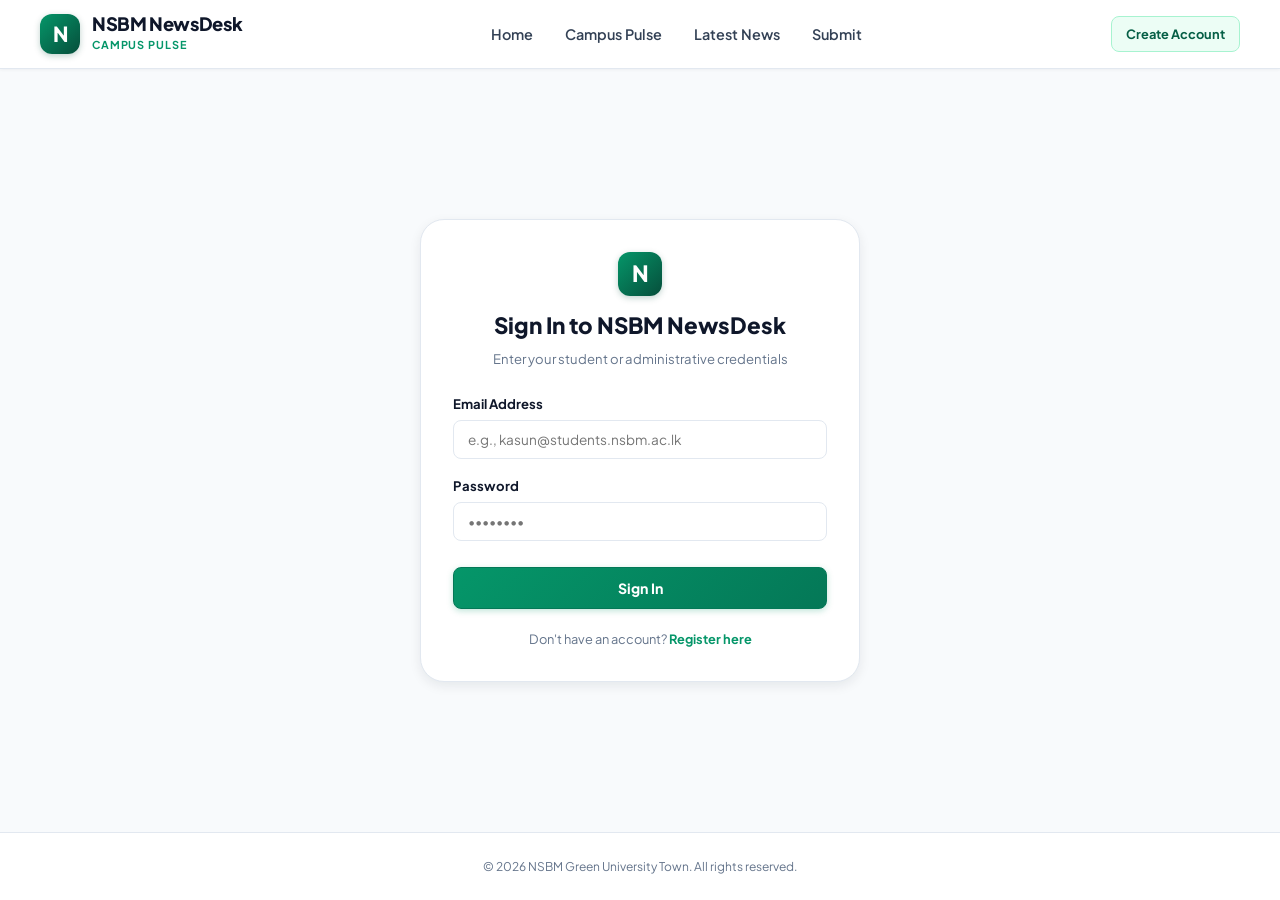
==== login.html @ 06588d51 "Add login and registration pages for user authentication" ====
<!DOCTYPE html>
<html lang="en">
<head>
  <meta charset="UTF-8" />
  <meta name="viewport" content="width=device-width, initial-scale=1.0" />
  <title>Account Login — NSBM NewsDesk | NSBM Green University</title>
  <meta name="description" content="Sign in to your NSBM Green University NewsDesk student or administrative account." />

  <!-- Google Fonts: Plus Jakarta Sans & Newsreader -->
  <link rel="preconnect" href="https://fonts.googleapis.com">
  <link rel="preconnect" href="https://fonts.gstatic.com" crossorigin>
  <link href="https://fonts.googleapis.com/css2?family=Plus+Jakarta+Sans:wght@300;400;500;600;700;800&family=Newsreader:ital,opsz,wght@0,6..72,400;0,6..72,500;0,6..72,600;1,6..72,400&family=JetBrains+Mono:wght@400;500&display=swap" rel="stylesheet">

  <!-- Modular CSS Files -->
  <link rel="stylesheet" href="./css/style.css" />
  <link rel="stylesheet" href="./css/header.css" />
  <link rel="stylesheet" href="./css/footer.css" />
</head>
<body style="display: flex; flex-direction: column; min-height: 100vh;">

  <!-- Simple Brand Header -->
  <header class="main-nav-header">
    <div class="container">
      <div class="nav-wrapper">
        <a href="./index.html" class="brand-link">
          <div class="brand-logo-icon">N</div>
          <div class="brand-text">
            <span class="brand-title">NSBM NewsDesk</span>
            <span class="brand-sub">Campus Pulse</span>
          </div>
        </a>

        <ul class="nav-menu">
          <li><a href="./index.html" class="nav-item-link">Home</a></li>
          <li><a href="./pulse.html" class="nav-item-link">Campus Pulse</a></li>
          <li><a href="./news.html" class="nav-item-link">Latest News</a></li>
          <li><a href="./submit.html" class="nav-item-link">Submit</a></li>
        </ul>

        <div class="nav-actions">
          <a href="./register.html" class="btn-secondary" style="padding: 7px 14px; font-size: 0.8rem;">
            Create Account
          </a>
        </div>
      </div>
    </div>
  </header>

  <main style="flex: 1; display: flex; align-items: center; justify-content: center; padding: 48px 20px;">
    <div style="width: 100%; max-width: 440px; background: #ffffff; border: 1px solid var(--border); border-radius: var(--radius-xl); padding: 32px; box-shadow: var(--shadow-md);">
      <div style="text-align: center; margin-bottom: 24px;">
        <div class="brand-logo-icon" style="margin: 0 auto 12px; width: 44px; height: 44px; font-size: 1.4rem;">N</div>
        <h1 style="font-size: 1.4rem; font-weight: 800; color: var(--dark-slate);">Sign In to NSBM NewsDesk</h1>
        <p style="font-size: 0.82rem; color: var(--muted-slate); margin-top: 4px;">Enter your student or administrative credentials</p>
      </div>

      <div id="loginErrorMessage" style="display: none; background: #fef2f2; border: 1px solid #fecaca; color: #b91c1c; padding: 10px 14px; border-radius: 8px; font-size: 0.8rem; margin-bottom: 18px; font-weight: 600;"></div>

      <form id="loginForm" onsubmit="handleFormLogin(event)">
        <div class="form-group">
          <label>Email Address</label>
          <input type="email" id="loginEmail" class="form-control" placeholder="e.g., kasun@students.nsbm.ac.lk" required />
        </div>

        <div class="form-group">
          <label>Password</label>
          <input type="password" id="loginPassword" class="form-control" placeholder="••••••••" required />
        </div>

        <button type="submit" class="btn-submit-primary" style="width: 100%; margin-top: 10px;">
          Sign In
        </button>
      </form>

      <div style="text-align: center; margin-top: 20px; font-size: 0.8rem; color: var(--muted-slate);">
        Don't have an account? <a href="./register.html" style="color: var(--primary-accent); font-weight: 700;">Register here</a>
      </div>
    </div>
  </main>

  <footer class="site-footer" style="margin-top: 0; padding: 24px 0;">
    <div class="container" style="text-align: center; font-size: 0.75rem; color: var(--muted-slate);">
      © 2026 NSBM Green University Town. All rights reserved.
    </div>
  </footer>

  <script src="./js/auth.js"></script>
  <script>
    async function handleFormLogin(e) {
      e.preventDefault();
      const email = document.getElementById('loginEmail').value.trim();
      const password = document.getElementById('loginPassword').value;
      const errBox = document.getElementById('loginErrorMessage');
      const submitButton = document.querySelector('#loginForm button[type="submit"]');
      errBox.style.display = 'none';
      submitButton.disabled = true;
      submitButton.textContent = 'Signing in...';

      try {
        const res = await fetch('./backend/login.php', {
          method: 'POST',
          headers: { 'Content-Type': 'application/json', 'Accept': 'application/json' },
          body: JSON.stringify({ email, password }),
          credentials: 'same-origin'
        });
        const data = await res.json().catch(() => ({}));
        if (!res.ok || !data.success || !data.user) {
          throw new Error(data.error || 'Unable to sign in. Please check your details and try again.');
        }
        localStorage.removeItem('nsbm_session_user');
        window.location.href = data.user.role === 'ADMIN' ? './admin/dashboard.html' : './index.html';
      } catch (err) {
        errBox.textContent = err.message || 'Could not connect to the server. Make sure Apache and MySQL are running.';
        errBox.style.display = 'block';
      } finally {
        submitButton.disabled = false;
        submitButton.textContent = 'Sign In';
      }
    }
  </script>
</body>
</html>
---- css/style.css ----
/*
 * NSBM NewsDesk — Campus Pulse
 * css/style.css
 * Core design system, variables, layouts, cards, and modal components.
 */

:root {
  --primary: #064e3b;          /* NSBM Deep Forest Green */
  --primary-accent: #059669;   /* Fresh Emerald Accent */
  --primary-light: #ecfdf5;    /* Soft Mint Green Background */
  --primary-border: #a7f3d0;   /* Light Green Border */
  --dark-slate: #0f172a;       /* Primary Text Color */
  --body-slate: #334155;       /* Body Text */
  --muted-slate: #64748b;      /* Captions and Secondary Text */
  --border: #e2e8f0;           /* Subtle Dividers & Card Outlines */
  --bg-page: #f8fafc;          /* Off-white / Clean Canvas */
  --bg-card: #ffffff;          /* Pure White Container */
  --amber: #d97706;            /* Urgency / Deadlines */
  --amber-light: #fffbeb;
  --amber-border: #fde68a;
  --rose: #e11d48;             /* Critical Alert / Happening Now */
  --rose-light: #fff1f2;
  --sky: #0284c7;              /* Upcoming Pulse */
  --sky-light: #f0f9ff;
  --radius-sm: 8px;
  --radius-md: 12px;
  --radius-lg: 18px;
  --radius-xl: 24px;
  --shadow-sm: 0 1px 3px rgba(15, 23, 42, 0.05);
  --shadow-md: 0 4px 12px rgba(15, 23, 42, 0.08);
  --shadow-lg: 0 10px 25px -5px rgba(15, 23, 42, 0.1);
  --font-sans: 'Plus Jakarta Sans', system-ui, -apple-system, sans-serif;
  --font-serif: 'Newsreader', Georgia, serif;
  --font-mono: 'JetBrains Mono', monospace;

  /* NSBM Emerald Brand Button System */
  --btn-primary-bg: #059669;
  --btn-primary-gradient: linear-gradient(135deg, #059669 0%, #047857 100%);
  --btn-primary-hover-gradient: linear-gradient(135deg, #047857 0%, #064e3b 100%);
  --btn-primary-text: #ffffff;
  --btn-primary-border: #047857;
  --btn-primary-shadow: 0 2px 6px rgba(5, 150, 105, 0.25);
  --btn-primary-hover-shadow: 0 4px 14px rgba(5, 150, 105, 0.35);
  --btn-primary-focus: 0 0 0 3px rgba(5, 150, 105, 0.25);

  --btn-secondary-bg: #ecfdf5;
  --btn-secondary-border: #a7f3d0;
  --btn-secondary-text: #065f46;
  --btn-secondary-hover-bg: #d1fae5;
  --btn-secondary-hover-border: #059669;
  --btn-secondary-hover-text: #047857;
}

/* Global Reset & Base */
* {
  box-sizing: border-box;
  margin: 0;
  padding: 0;
}

body {
  font-family: var(--font-sans);
  background-color: var(--bg-page);
  color: var(--dark-slate);
  line-height: 1.6;
  -webkit-font-smoothing: antialiased;
}

img {
  max-width: 100%;
  height: auto;
  display: block;
}

button, input, select, textarea {
  font-family: inherit;
  font-size: inherit;
}

a {
  color: inherit;
  text-decoration: none;
}

.container {
  width: 100%;
  max-width: 1240px;
  margin: 0 auto;
  padding: 0 20px;
}

.page-view {
  padding: 28px 0 60px 0;
  min-height: calc(100vh - 280px);
}

/* Pulse Indicator Dot */
.pulse-indicator {
  display: inline-block;
  width: 8px;
  height: 8px;
  border-radius: 50%;
  background-color: #34d399;
  box-shadow: 0 0 8px #34d399;
  margin-right: 6px;
  animation: pulse-glow 2s infinite;
}

@keyframes pulse-glow {
  0% { transform: scale(0.95); opacity: 0.8; }
  50% { transform: scale(1.15); opacity: 1; }
  100% { transform: scale(0.95); opacity: 0.8; }
}

/* Greeting Header */
.greeting-header {
  display: flex;
  justify-content: space-between;
  align-items: flex-end;
  margin-bottom: 24px;
  padding-bottom: 16px;
  border-bottom: 1px solid var(--border);
}

.greeting-title {
  font-size: 1.5rem;
  font-weight: 800;
  letter-spacing: -0.02em;
  color: var(--dark-slate);
}

.greeting-sub {
  font-size: 0.85rem;
  color: var(--muted-slate);
  margin-top: 4px;
}

.campus-weather-pill {
  display: inline-flex;
  align-items: center;
  gap: 8px;
  background-color: var(--primary-light);
  border: 1px solid var(--primary-border);
  padding: 6px 14px;
  border-radius: 20px;
  font-size: 0.78rem;
  font-weight: 600;
  color: var(--primary);
}

/* 2-Column Top Grid: Important News + Campus Pulse */
.home-top-grid {
  display: grid;
  grid-template-columns: 1fr 1fr;
  gap: 24px;
  margin-bottom: 28px;
  align-items: stretch;
}

.feature-box {
  background-color: var(--bg-card);
  border: 1px solid var(--border);
  border-radius: var(--radius-xl);
  padding: 22px;
  box-shadow: var(--shadow-sm);
  display: flex;
  flex-direction: column;
  justify-content: space-between;
  height: 100%;
}

.feature-box-header {
  display: flex;
  justify-content: space-between;
  align-items: center;
  padding-bottom: 14px;
  margin-bottom: 16px;
  border-bottom: 1px solid #f1f5f9;
}

.feature-box-title {
  display: flex;
  align-items: center;
  gap: 8px;
  font-size: 0.85rem;
  font-weight: 800;
  text-transform: uppercase;
  letter-spacing: 0.06em;
  color: var(--dark-slate);
}

.feature-box-title .icon-tag {
  color: var(--primary-accent);
}

.view-all-link {
  font-size: 0.78rem;
  font-weight: 700;
  color: var(--primary-accent);
  cursor: pointer;
  display: inline-flex;
  align-items: center;
  gap: 4px;
  text-decoration: none;
}

.view-all-link:hover {
  text-decoration: underline;
}

/* Important Lead Card */
.important-lead-card {
  display: flex;
  gap: 16px;
  background-color: #fbfcfd;
  border: 1px solid var(--border);
  border-radius: var(--radius-lg);
  padding: 14px;
  margin-bottom: 14px;
  cursor: pointer;
  transition: transform 0.15s, border-color 0.15s, box-shadow 0.15s;
}

.important-lead-card:hover {
  border-color: var(--primary-border);
  box-shadow: var(--shadow-sm);
  transform: translateY(-1px);
}

.important-thumb {
  width: 120px;
  height: 90px;
  border-radius: var(--radius-sm);
  object-fit: cover;
  flex-shrink: 0;
  background-color: #e2e8f0;
}

.important-lead-content {
  display: flex;
  flex-direction: column;
  justify-content: space-between;
  min-width: 0;
}

.meta-unboxed {
  font-size: 0.7rem;
  font-weight: 600;
  color: var(--muted-slate);
  margin-bottom: 4px;
  display: flex;
  align-items: center;
  gap: 6px;
}

.meta-kicker {
  color: var(--primary-accent);
  font-weight: 700;
  text-transform: uppercase;
}

.important-headline {
  font-size: 0.95rem;
  font-weight: 750;
  line-height: 1.25;
  color: var(--dark-slate);
  display: -webkit-box;
  -webkit-line-clamp: 2;
  -webkit-box-orient: vertical;
  overflow: hidden;
}

.important-desc {
  font-size: 0.78rem;
  color: var(--body-slate);
  margin-top: 4px;
  display: -webkit-box;
  -webkit-line-clamp: 2;
  -webkit-box-orient: vertical;
  overflow: hidden;
}

.read-more-action {
  font-size: 0.75rem;
  font-weight: 700;
  color: var(--primary-accent);
  display: inline-flex;
  align-items: center;
  gap: 4px;
  margin-top: 8px;
}

/* Secondary Priority Items */
.important-secondary-list {
  display: flex;
  flex-direction: column;
  gap: 10px;
}

.important-sub-card {
  padding: 10px 12px;
  border-radius: var(--radius-md);
  border: 1px solid #f1f5f9;
  background-color: #ffffff;
  cursor: pointer;
  transition: all 0.15s ease;
}

.important-sub-card:hover {
  background-color: #f8fafc;
  border-color: var(--border);
}

.headline-mini {
  font-size: 0.85rem;
  font-weight: 750;
  color: var(--dark-slate);
  line-height: 1.3;
}

.desc-mini {
  font-size: 0.74rem;
  color: var(--muted-slate);
  margin-top: 2px;
  white-space: nowrap;
  overflow: hidden;
  text-overflow: ellipsis;
}

/* Campus Pulse Preview (Right Box) */
.pulse-item-card {
  padding: 12px 14px;
  border-radius: var(--radius-md);
  border: 1px solid var(--border);
  background-color: #ffffff;
  margin-bottom: 10px;
  cursor: pointer;
  transition: all 0.15s ease;
}

.pulse-item-card:hover {
  border-color: var(--primary-border);
  transform: translateY(-1px);
  box-shadow: var(--shadow-sm);
}

.pulse-card-top {
  display: flex;
  justify-content: space-between;
  align-items: center;
  margin-bottom: 6px;
}

.status-pill {
  display: inline-flex;
  align-items: center;
  gap: 6px;
  padding: 2px 8px;
  border-radius: 20px;
  font-size: 0.68rem;
  font-weight: 800;
  letter-spacing: 0.05em;
  text-transform: uppercase;
}

.status-pill.now {
  background-color: var(--rose-light);
  color: var(--rose);
}

.status-pill.upcoming {
  background-color: var(--sky-light);
  color: var(--sky);
}

.status-pill.completed {
  background-color: #f1f5f9;
  color: var(--muted-slate);
}

.status-dot {
  width: 6px;
  height: 6px;
  border-radius: 50%;
  background-color: currentColor;
}

.pulse-card-date {
  font-size: 0.72rem;
  font-weight: 600;
  color: var(--muted-slate);
}

.pulse-card-title {
  font-size: 0.9rem;
  font-weight: 750;
  color: var(--dark-slate);
  line-height: 1.3;
  margin-bottom: 4px;
}

.pulse-card-meta {
  font-size: 0.74rem;
  color: var(--muted-slate);
  display: flex;
  gap: 12px;
}

/* 3. Don't Miss Carousel Banner */
.dont-miss-banner {
  background: linear-gradient(135deg, #fffbeb 0%, #fef3c7 100%);
  border: 1px solid var(--amber-border);
  border-radius: var(--radius-lg);
  padding: 16px 22px;
  margin-bottom: 36px;
  box-shadow: var(--shadow-sm);
  outline: none;
}

.dont-miss-banner-inner {
  display: flex;
  align-items: center;
  justify-content: space-between;
  gap: 20px;
}

.dont-miss-left {
  display: flex;
  flex-direction: column;
  gap: 4px;
  flex-shrink: 0;
}

.dont-miss-tag {
  font-size: 0.75rem;
  font-weight: 800;
  color: #92400e;
  text-transform: uppercase;
  letter-spacing: 0.08em;
}

.urgency-badge {
  background-color: #d97706;
  color: #fff;
  font-size: 0.68rem;
  font-weight: 700;
  padding: 2px 8px;
  border-radius: 12px;
  text-align: center;
}

.dont-miss-middle {
  flex: 1;
  min-width: 0;
  transition: opacity 0.18s ease, transform 0.18s ease;
}

.dont-miss-headline {
  font-size: 0.95rem;
  font-weight: 800;
  color: #78350f;
  line-height: 1.25;
}

.dont-miss-desc {
  font-size: 0.78rem;
  color: #92400e;
  margin-top: 2px;
  white-space: nowrap;
  overflow: hidden;
  text-overflow: ellipsis;
}

.dont-miss-right {
  display: flex;
  align-items: center;
  gap: 16px;
  flex-shrink: 0;
}

.carousel-controls {
  display: flex;
  align-items: center;
  gap: 6px;
}

.control-arrow-btn {
  width: 28px;
  height: 28px;
  border-radius: 50%;
  border: 1px solid var(--amber-border);
  background: #ffffff;
  color: #78350f;
  font-size: 1rem;
  font-weight: 700;
  display: flex;
  align-items: center;
  justify-content: center;
  cursor: pointer;
  transition: all 0.15s ease;
}

.control-arrow-btn:hover {
  background: #fde68a;
}

.slide-indicators {
  display: flex;
  gap: 4px;
}

.slide-dot {
  width: 6px;
  height: 6px;
  border-radius: 50%;
  background-color: #cbd5e1;
  cursor: pointer;
  transition: all 0.2s ease;
}

.slide-dot.active {
  width: 14px;
  border-radius: 6px;
  background-color: #d97706;
}

.dont-miss-link {
  font-size: 0.78rem;
  font-weight: 700;
  color: #92400e;
  cursor: pointer;
  display: flex;
  align-items: center;
  gap: 4px;
}

/* 4. News Discovery Section */
.news-discovery-section {
  margin-bottom: 40px;
}

.news-discovery-header {
  margin-bottom: 18px;
}

.discovery-title-group h2 {
  font-size: 1.35rem;
  font-weight: 800;
  color: var(--dark-slate);
}

.discovery-title-group p {
  font-size: 0.82rem;
  color: var(--muted-slate);
  margin-top: 2px;
}

.category-tabs-nav {
  display: flex;
  gap: 8px;
  overflow-x: auto;
  padding-bottom: 10px;
  margin-bottom: 18px;
}

.cat-tab-btn {
  padding: 8px 16px;
  border-radius: 20px;
  border: 1px solid var(--border);
  background-color: #ffffff;
  color: var(--body-slate);
  font-size: 0.82rem;
  font-weight: 600;
  cursor: pointer;
  white-space: nowrap;
  transition: all 0.15s ease;
}

.cat-tab-btn:hover {
  background-color: #f1f5f9;
  border-color: #cbd5e1;
}

.cat-tab-btn.active {
  background-color: var(--primary);
  color: #ffffff;
  border-color: var(--primary);
}

.for-you-prompt {
  background-color: var(--primary-light);
  border: 1px solid var(--primary-border);
  border-radius: var(--radius-md);
  padding: 10px 16px;
  margin-bottom: 20px;
  display: flex;
  justify-content: space-between;
  align-items: center;
  font-size: 0.78rem;
  color: var(--primary);
  flex-wrap: wrap;
  gap: 10px;
}

.customize-interests-btn {
  background: #ffffff;
  border: 1px solid var(--primary-border);
  color: var(--primary);
  font-size: 0.74rem;
  font-weight: 700;
  padding: 5px 12px;
  border-radius: var(--radius-sm);
  cursor: pointer;
  transition: all 0.15s ease;
}

.customize-interests-btn:hover {
  background-color: #d1fae5;
}

/* News Cards Grid */
.news-cards-grid {
  display: grid;
  grid-template-columns: repeat(auto-fill, minmax(290px, 1fr));
  gap: 22px;
}

.news-card {
  background-color: var(--bg-card);
  border: 1px solid var(--border);
  border-radius: var(--radius-lg);
  overflow: hidden;
  box-shadow: var(--shadow-sm);
  display: flex;
  flex-direction: column;
  justify-content: space-between;
  cursor: pointer;
  transition: transform 0.18s ease, box-shadow 0.18s ease, border-color 0.18s ease;
}

.news-card:hover {
  transform: translateY(-2px);
  box-shadow: var(--shadow-md);
  border-color: #cbd5e1;
}

.news-card-thumb-wrap {
  width: 100%;
  height: 180px;
  overflow: hidden;
  background-color: #f1f5f9;
}

.news-card-thumb {
  width: 100%;
  height: 100%;
  object-fit: cover;
  transition: transform 0.3s ease;
}

.news-card:hover .news-card-thumb {
  transform: scale(1.03);
}

.news-card-body {
  padding: 16px;
}

.news-card-headline {
  font-size: 1rem;
  font-weight: 750;
  color: var(--dark-slate);
  line-height: 1.35;
  margin-top: 4px;
  display: -webkit-box;
  -webkit-line-clamp: 2;
  -webkit-box-orient: vertical;
  overflow: hidden;
}

.news-card-summary {
  font-size: 0.8rem;
  color: var(--body-slate);
  margin-top: 6px;
  line-height: 1.5;
  display: -webkit-box;
  -webkit-line-clamp: 3;
  -webkit-box-orient: vertical;
  overflow: hidden;
}

.news-card-footer {
  padding: 12px 16px;
  border-top: 1px solid #f1f5f9;
  display: flex;
  align-items: center;
  justify-content: space-between;
  font-size: 0.74rem;
  background-color: #ffffff;
}

.news-card-author {
  display: flex;
  align-items: center;
  gap: 8px;
  color: var(--dark-slate);
  font-weight: 600;
}

.author-avatar {
  width: 22px;
  height: 22px;
  border-radius: 50%;
  object-fit: cover;
}

.card-actions-mini {
  display: flex;
  gap: 6px;
}

.like-btn, .bookmark-btn {
  background: transparent;
  border: 1px solid var(--border);
  border-radius: 6px;
  padding: 4px 8px;
  font-size: 0.72rem;
  font-weight: 600;
  color: var(--body-slate);
  display: inline-flex;
  align-items: center;
  gap: 4px;
  cursor: pointer;
  transition: all 0.15s ease;
}

.like-btn:hover {
  background-color: #fff1f2;
  border-color: #fecdd3;
  color: var(--rose);
}

.bookmark-btn:hover {
  background-color: var(--primary-light);
  border-color: var(--primary-border);
  color: var(--primary);
}

.bookmark-btn.saved {
  background-color: var(--primary-light);
  border-color: var(--primary-accent);
  color: var(--primary);
  font-weight: 700;
}

/* Modals */
.article-modal-backdrop, .interests-modal-backdrop {
  position: fixed;
  inset: 0;
  background-color: rgba(15, 23, 42, 0.6);
  backdrop-filter: blur(4px);
  display: none;
  align-items: center;
  justify-content: center;
  z-index: 1000;
  padding: 20px;
}

.article-modal-backdrop.open, .interests-modal-backdrop.open {
  display: flex;
}

.article-modal-window, .interests-modal-window {
  background-color: #ffffff;
  border-radius: var(--radius-xl);
  width: 100%;
  max-width: 780px;
  max-height: 90vh;
  overflow-y: auto;
  box-shadow: var(--shadow-lg);
  padding: 24px 28px;
  position: relative;
}

.modal-close-bar {
  display: flex;
  justify-content: space-between;
  align-items: center;
  margin-bottom: 16px;
  padding-bottom: 12px;
  border-bottom: 1px solid #f1f5f9;
}

.back-btn-text, .close-x-btn {
  background: none;
  border: none;
  cursor: pointer;
  font-size: 0.85rem;
  font-weight: 700;
  color: var(--body-slate);
  display: flex;
  align-items: center;
  gap: 6px;
}

.close-x-btn {
  font-size: 1.1rem;
  padding: 4px 8px;
  border-radius: 6px;
}

.close-x-btn:hover {
  background-color: #f1f5f9;
}

.article-full-headline {
  font-size: 1.6rem;
  font-weight: 800;
  color: var(--dark-slate);
  line-height: 1.25;
}

.article-hero-img {
  width: 100%;
  max-height: 380px;
  object-fit: cover;
  border-radius: var(--radius-md);
  margin: 16px 0;
}

.article-prose {
  font-size: 0.95rem;
  line-height: 1.75;
  color: #1e293b;
}

.article-prose p {
  margin-bottom: 16px;
}

.article-pullquote {
  font-family: var(--font-serif);
  font-size: 1.25rem;
  font-style: italic;
  color: var(--primary);
  border-left: 4px solid var(--primary-accent);
  padding: 12px 18px;
  margin: 20px 0;
  background-color: var(--primary-light);
  border-radius: 0 var(--radius-md) var(--radius-md) 0;
}

.student-infobox {
  background-color: #f0f9ff;
  border-left: 4px solid #0284c7;
  padding: 12px 16px;
  border-radius: 0 var(--radius-md) var(--radius-md) 0;
  margin: 20px 0;
  font-size: 0.85rem;
  color: #0369a1;
}

.student-infobox strong {
  display: block;
  font-size: 0.88rem;
  margin-bottom: 4px;
}

/* Forms & Buttons */
.form-group {
  margin-bottom: 16px;
}

.form-group label {
  display: block;
  font-size: 0.82rem;
  font-weight: 700;
  color: var(--dark-slate);
  margin-bottom: 6px;
}

.form-group .req {
  color: var(--rose);
}

.form-control {
  width: 100%;
  padding: 10px 14px;
  border: 1px solid var(--border);
  border-radius: var(--radius-sm);
  background-color: #ffffff;
  color: var(--dark-slate);
  font-size: 0.85rem;
  outline: none;
  transition: border-color 0.15s ease, box-shadow 0.15s ease;
}

.form-control:focus {
  border-color: var(--primary-accent);
  box-shadow: 0 0 0 3px rgba(5, 150, 105, 0.15);
}

.btn-submit-primary {
  display: inline-flex;
  align-items: center;
  justify-content: center;
  gap: 8px;
  background: var(--btn-primary-gradient);
  color: #ffffff;
  border: 1px solid var(--btn-primary-border);
  border-radius: var(--radius-sm);
  padding: 11px 22px;
  font-size: 0.88rem;
  font-weight: 750;
  cursor: pointer;
  box-shadow: var(--btn-primary-shadow);
  transition: all 0.18s ease;
  text-decoration: none;
}

.btn-submit-primary:hover {
  background: var(--btn-primary-hover-gradient);
  box-shadow: var(--btn-primary-hover-shadow);
  transform: translateY(-1px);
}

.btn-submit-primary:focus-visible {
  outline: none;
  box-shadow: var(--btn-primary-focus);
}

.btn-secondary {
  display: inline-flex;
  align-items: center;
  justify-content: center;
  gap: 8px;
  background: var(--btn-secondary-bg);
  color: var(--btn-secondary-text);
  border: 1px solid var(--btn-secondary-border);
  border-radius: var(--radius-sm);
  padding: 11px 20px;
  font-size: 0.88rem;
  font-weight: 700;
  cursor: pointer;
  transition: all 0.18s ease;
  text-decoration: none;
}

.btn-secondary:hover {
  background: var(--btn-secondary-hover-bg);
  border-color: var(--btn-secondary-hover-border);
  color: var(--btn-secondary-hover-text);
}

/* Toast Container */
.toast-container {
  position: fixed;
  bottom: 24px;
  right: 24px;
  z-index: 2000;
  display: flex;
  flex-direction: column;
  gap: 10px;
}

.toast-item {
  background: #0f172a;
  color: #ffffff;
  padding: 12px 18px;
  border-radius: var(--radius-md);
  box-shadow: 0 10px 25px rgba(0, 0, 0, 0.2);
  display: flex;
  align-items: center;
  gap: 10px;
  font-size: 0.85rem;
  font-weight: 600;
  border-left: 4px solid var(--primary-accent);
  animation: slideInUp 0.2s ease;
}

@keyframes slideInUp {
  from { opacity: 0; transform: translateY(12px); }
  to { opacity: 1; transform: translateY(0); }
}

/* Pulse Page Elements */
.pulse-header-marquee {
  background: #ffffff;
  border: 1px solid var(--border);
  border-radius: var(--radius-xl);
  padding: 28px;
  margin-bottom: 24px;
  box-shadow: var(--shadow-sm);
}

.pulse-badge-row {
  display: inline-flex;
  align-items: center;
  gap: 6px;
  background: var(--primary-light);
  color: var(--primary);
  padding: 4px 10px;
  border-radius: 20px;
  font-size: 0.74rem;
  font-weight: 700;
  margin-bottom: 10px;
}

.pulse-headline-large {
  font-size: 2rem;
  font-weight: 800;
  letter-spacing: -0.02em;
  color: var(--dark-slate);
}

.pulse-tagline {
  font-size: 0.85rem;
  color: var(--muted-slate);
  margin-top: 4px;
}

.pulse-filter-tabs {
  display: flex;
  gap: 8px;
  margin-bottom: 24px;
  overflow-x: auto;
  padding-bottom: 4px;
}

.pulse-tab {
  padding: 8px 16px;
  border-radius: 20px;
  border: 1px solid var(--border);
  background: #ffffff;
  font-size: 0.82rem;
  font-weight: 600;
  color: var(--body-slate);
  cursor: pointer;
  transition: all 0.15s ease;
}

.pulse-tab.active {
  background: var(--primary);
  color: #fff;
  border-color: var(--primary);
}

.pulse-timeline-grid {
  display: grid;
  grid-template-columns: repeat(auto-fill, minmax(320px, 1fr));
  gap: 20px;
}

.pulse-full-card {
  background: #ffffff;
  border: 1px solid var(--border);
  border-radius: var(--radius-lg);
  padding: 20px;
  box-shadow: var(--shadow-sm);
  display: flex;
  flex-direction: column;
  justify-content: space-between;
}

.pulse-full-card.live-glow {
  border-color: #fca5a5;
  box-shadow: 0 0 15px rgba(225, 29, 72, 0.12);
}

.pulse-details-list {
  margin-top: 12px;
  font-size: 0.78rem;
  color: var(--body-slate);
  display: flex;
  flex-direction: column;
  gap: 6px;
}

.pulse-detail-row {
  display: flex;
  gap: 8px;
  align-items: center;
}

.pulse-reminder-btn {
  background: #ffffff;
  border: 1px solid var(--border);
  border-radius: 6px;
  padding: 6px 12px;
  font-size: 0.76rem;
  font-weight: 700;
  color: var(--body-slate);
  display: inline-flex;
  align-items: center;
  gap: 6px;
  cursor: pointer;
  transition: all 0.15s ease;
}

.pulse-reminder-btn:hover {
  background: var(--primary-light);
  border-color: var(--primary-border);
  color: var(--primary);
}

.pulse-reminder-btn.active {
  background: #ecfdf5;
  border-color: var(--primary-accent);
  color: var(--primary);
}

/* Submit Story Grid */
.submit-layout-grid {
  display: grid;
  grid-template-columns: 2fr 1fr;
  gap: 28px;
}

.submit-card-form {
  background: #ffffff;
  border: 1px solid var(--border);
  border-radius: var(--radius-xl);
  padding: 28px;
  box-shadow: var(--shadow-sm);
}

.form-title-lead {
  font-size: 1.15rem;
  font-weight: 800;
  color: var(--dark-slate);
}

.form-subtitle {
  font-size: 0.8rem;
  color: var(--muted-slate);
  margin: 4px 0 20px 0;
}

.form-error-msg {
  display: none;
  font-size: 0.72rem;
  color: var(--rose);
  margin-top: 4px;
  font-weight: 600;
}

.form-error-msg.visible {
  display: block;
}

.submission-success-banner {
  display: none;
  background: #ecfdf5;
  border: 1px solid #a7f3d0;
  border-radius: var(--radius-lg);
  padding: 18px 22px;
  margin-bottom: 24px;
}

.submission-success-banner.visible {
  display: block;
}

.submit-sidebar-box {
  background: #ffffff;
  border: 1px solid var(--border);
  border-radius: var(--radius-lg);
  padding: 20px;
  box-shadow: var(--shadow-sm);
  margin-bottom: 20px;
}

.submit-sidebar-box h4 {
  font-size: 0.9rem;
  font-weight: 800;
  color: var(--dark-slate);
  margin-bottom: 8px;
}

.submit-sidebar-box p {
  font-size: 0.78rem;
  color: var(--muted-slate);
  margin-bottom: 14px;
  line-height: 1.5;
}

.workflow-step {
  display: flex;
  gap: 12px;
  margin-bottom: 12px;
  font-size: 0.78rem;
}

.step-number {
  width: 22px;
  height: 22px;
  border-radius: 50%;
  background: var(--primary-light);
  color: var(--primary);
  font-weight: 800;
  display: flex;
  align-items: center;
  justify-content: center;
  flex-shrink: 0;
  font-size: 0.72rem;
}

/* Latest News Toolbar */
.latest-news-toolbar {
  display: flex;
  justify-content: space-between;
  align-items: center;
  margin-bottom: 24px;
  gap: 16px;
  flex-wrap: wrap;
}

.search-input-group {
  position: relative;
  flex: 1;
  max-width: 460px;
}

.search-icon-pos {
  position: absolute;
  left: 14px;
  top: 50%;
  transform: translateY(-50%);
  color: var(--muted-slate);
  font-size: 0.9rem;
}

.search-input-field {
  width: 100%;
  padding: 10px 14px 10px 38px;
  border: 1px solid var(--border);
  border-radius: var(--radius-md);
  background: #ffffff;
  font-size: 0.85rem;
  outline: none;
}

.search-input-field:focus {
  border-color: var(--primary-accent);
  box-shadow: 0 0 0 3px rgba(5, 150, 105, 0.15);
}

.sort-select {
  padding: 8px 12px;
  border: 1px solid var(--border);
  border-radius: var(--radius-sm);
  background: #ffffff;
  font-size: 0.82rem;
  font-weight: 600;
  color: var(--body-slate);
  outline: none;
}

/* Empty State */
.empty-state {
  grid-column: 1 / -1;
  text-align: center;
  padding: 48px 20px;
  background: #ffffff;
  border-radius: var(--radius-lg);
  border: 1px solid var(--border);
}

.empty-state-icon {
  font-size: 2.5rem;
  margin-bottom: 12px;
}

.empty-state h3 {
  font-size: 1.1rem;
  font-weight: 800;
  color: var(--dark-slate);
}

.empty-state p {
  font-size: 0.82rem;
  color: var(--muted-slate);
  margin-top: 6px;
}

@media (max-width: 900px) {
  .home-top-grid {
    grid-template-columns: 1fr;
  }
  .submit-layout-grid {
    grid-template-columns: 1fr;
  }
  .dont-miss-banner-inner {
    flex-direction: column;
    align-items: flex-start;
  }
}
---- css/header.css ----
/*
 * NSBM NewsDesk — Campus Pulse
 * css/header.css
 * Navigation, branding, profile badge, and role-aware profile dropdown menu.
 */

.main-nav-header {
  position: sticky;
  top: 0;
  z-index: 100;
  background-color: rgba(255, 255, 255, 0.96);
  backdrop-filter: blur(8px);
  border-bottom: 1px solid var(--border);
  box-shadow: var(--shadow-sm);
}

.nav-wrapper {
  display: flex;
  align-items: center;
  justify-content: space-between;
  height: 68px;
}

/* Brand Wordmark */
.brand-link {
  display: flex;
  align-items: center;
  gap: 12px;
  cursor: pointer;
  text-decoration: none;
}

.brand-logo-icon {
  width: 40px;
  height: 40px;
  border-radius: var(--radius-md);
  background: linear-gradient(135deg, #059669, #064e3b);
  color: #fff;
  font-weight: 800;
  font-size: 1.3rem;
  display: flex;
  align-items: center;
  justify-content: center;
  box-shadow: 0 2px 6px rgba(6, 78, 59, 0.25);
  flex-shrink: 0;
}

.brand-text {
  display: flex;
  flex-direction: column;
}

.brand-title {
  font-size: 1.15rem;
  font-weight: 800;
  color: var(--dark-slate);
  letter-spacing: -0.02em;
  line-height: 1.1;
}

.brand-sub {
  font-size: 0.68rem;
  font-weight: 700;
  color: var(--primary-accent);
  text-transform: uppercase;
  letter-spacing: 0.08em;
  margin-top: 2px;
}

/* 4 Primary Navigation Links: Home, Campus Pulse, Latest News, Submit */
.nav-menu {
  display: flex;
  align-items: center;
  gap: 28px;
  list-style: none;
  margin: 0;
  padding: 0;
}

.nav-item-link {
  font-size: 0.9rem;
  font-weight: 600;
  color: var(--body-slate);
  padding: 8px 2px;
  position: relative;
  transition: color 0.15s ease;
  cursor: pointer;
  text-decoration: none;
}

.nav-item-link:hover {
  color: var(--primary-accent);
}

.nav-item-link.active {
  color: var(--primary);
  font-weight: 700;
}

.nav-item-link.active::after {
  content: '';
  position: absolute;
  bottom: -4px;
  left: 0;
  right: 0;
  height: 3px;
  background-color: var(--primary-accent);
  border-radius: 4px;
}

/* Nav Actions Container */
.nav-actions {
  display: flex;
  align-items: center;
  gap: 12px;
  position: relative;
}

.icon-btn {
  background: #ffffff;
  border: 1px solid var(--border);
  border-radius: var(--radius-md);
  padding: 0 14px;
  height: 38px;
  display: inline-flex;
  align-items: center;
  justify-content: center;
  gap: 6px;
  color: var(--body-slate);
  cursor: pointer;
  font-size: 0.82rem;
  font-weight: 600;
  transition: all 0.18s ease;
  text-decoration: none;
}

.icon-btn:hover {
  background-color: var(--primary-light);
  border-color: var(--primary-border);
  color: var(--primary);
  transform: translateY(-1px);
}

.hamburger-toggle {
  display: none;
}

/* User Profile Badge */
.user-profile-wrapper {
  position: relative;
}

.user-profile-badge {
  display: flex;
  align-items: center;
  gap: 8px;
  padding: 4px 12px 4px 5px;
  background-color: #f1f5f9;
  border-radius: 30px;
  border: 1px solid var(--border);
  cursor: pointer;
  font-size: 0.82rem;
  font-weight: 600;
  color: var(--dark-slate);
  transition: all 0.18s ease;
  user-select: none;
}

.user-profile-badge:hover,
.user-profile-badge.active {
  background-color: #e2e8f0;
  border-color: #cbd5e1;
}

.user-avatar-mini {
  width: 30px;
  height: 30px;
  border-radius: 50%;
  object-fit: cover;
  flex-shrink: 0;
  border: 1px solid #cbd5e1;
}

.user-profile-badge .dropdown-caret {
  font-size: 0.65rem;
  color: #64748b;
  transition: transform 0.2s ease;
  margin-left: 2px;
}

.user-profile-badge.active .dropdown-caret {
  transform: rotate(180deg);
}

/* Profile Dropdown Menu */
.profile-dropdown-menu {
  position: absolute;
  top: calc(100% + 8px);
  right: 0;
  width: 260px;
  background: #ffffff;
  border: 1px solid var(--border);
  border-radius: var(--radius-md);
  box-shadow: 0 10px 25px -5px rgba(15, 23, 42, 0.15), 0 8px 10px -6px rgba(15, 23, 42, 0.1);
  padding: 8px 0;
  display: none;
  z-index: 200;
  animation: dropdownFadeIn 0.18s cubic-bezier(0.16, 1, 0.3, 1);
}

.profile-dropdown-menu.open {
  display: block;
}

@keyframes dropdownFadeIn {
  from {
    opacity: 0;
    transform: translateY(-6px);
  }
  to {
    opacity: 1;
    transform: translateY(0);
  }
}

.dropdown-user-header {
  padding: 12px 16px;
  border-bottom: 1px solid #f1f5f9;
  display: flex;
  align-items: center;
  gap: 12px;
}

.dropdown-avatar-lg {
  width: 44px;
  height: 44px;
  border-radius: 50%;
  object-fit: cover;
  flex-shrink: 0;
  border: 2px solid var(--primary-border);
}

.dropdown-user-info {
  min-width: 0;
  flex: 1;
}

.dropdown-user-name {
  font-size: 0.88rem;
  font-weight: 750;
  color: var(--dark-slate);
  white-space: nowrap;
  overflow: hidden;
  text-overflow: ellipsis;
}

.dropdown-user-email {
  font-size: 0.72rem;
  color: var(--muted-slate);
  white-space: nowrap;
  overflow: hidden;
  text-overflow: ellipsis;
  margin-top: 1px;
}

.dropdown-role-badge {
  display: inline-block;
  padding: 2px 7px;
  border-radius: 4px;
  font-size: 0.65rem;
  font-weight: 750;
  letter-spacing: 0.04em;
  text-transform: uppercase;
  margin-top: 4px;
}

.dropdown-role-badge.admin {
  background: #ecfdf5;
  color: #065f46;
  border: 1px solid #a7f3d0;
}

.dropdown-role-badge.user {
  background: #f1f5f9;
  color: #475569;
  border: 1px solid #e2e8f0;
}

.dropdown-menu-list {
  list-style: none;
  padding: 6px 0;
  margin: 0;
}

.dropdown-item-link {
  display: flex;
  align-items: center;
  gap: 10px;
  padding: 9px 16px;
  font-size: 0.84rem;
  font-weight: 600;
  color: var(--dark-slate);
  transition: all 0.15s ease;
  text-decoration: none;
  cursor: pointer;
}

.dropdown-item-link:hover {
  background-color: #f8fafc;
  color: var(--primary-accent);
}

.dropdown-item-link .item-icon {
  font-size: 1rem;
  width: 20px;
  text-align: center;
  display: inline-block;
}

/* Admin Dashboard Dropdown Item Highlight */
.dropdown-item-link.admin-dashboard-link {
  color: #065f46;
  background-color: #f0fdf4;
  font-weight: 700;
  border-left: 3px solid #059669;
}

.dropdown-item-link.admin-dashboard-link:hover {
  background-color: #dcfce7;
  color: #047857;
}

.dropdown-divider {
  height: 1px;
  background-color: #f1f5f9;
  margin: 6px 0;
}

.dropdown-item-link.logout-link {
  color: #dc2626;
}

.dropdown-item-link.logout-link:hover {
  background-color: #fef2f2;
  color: #b91c1c;
}

/* Mobile Nav Drawer */
.mobile-nav-drawer {
  display: none;
  background: #ffffff;
  border-bottom: 1px solid var(--border);
  padding: 16px 20px;
}

.mobile-nav-drawer.open {
  display: block;
}

.mobile-nav-drawer a {
  display: block;
  padding: 10px 0;
  font-weight: 600;
  font-size: 0.95rem;
  border-bottom: 1px solid #f1f5f9;
  text-decoration: none;
  color: var(--dark-slate);
}

.mobile-nav-drawer a.active {
  color: var(--primary-accent);
}

@media (max-width: 900px) {
  .nav-menu {
    display: none;
  }
  .hamburger-toggle {
    display: inline-flex;
  }
}
---- css/footer.css ----
/*
 * NSBM NewsDesk — Campus Pulse
 * css/footer.css
 * Clean, academic university footer styling.
 */

.site-footer {
  background-color: #ffffff;
  border-top: 1px solid var(--border);
  padding: 48px 0 28px 0;
  margin-top: 60px;
  color: var(--body-slate);
}

.footer-grid {
  display: grid;
  grid-template-columns: 2fr 1fr 1fr;
  gap: 40px;
  margin-bottom: 36px;
}

.footer-col-title {
  font-size: 0.82rem;
  font-weight: 800;
  color: var(--dark-slate);
  text-transform: uppercase;
  letter-spacing: 0.06em;
  margin-bottom: 14px;
}

.footer-links-list {
  list-style: none;
  padding: 0;
  margin: 0;
  font-size: 0.82rem;
  line-height: 2.1;
}

.footer-links-list a {
  color: var(--muted-slate);
  text-decoration: none;
  transition: color 0.15s ease;
  cursor: pointer;
}

.footer-links-list a:hover {
  color: var(--primary-accent);
}

.footer-bottom {
  border-top: 1px solid #f1f5f9;
  padding-top: 20px;
  display: flex;
  justify-content: space-between;
  align-items: center;
  font-size: 0.74rem;
  color: var(--muted-slate);
}

@media (max-width: 768px) {
  .footer-grid {
    grid-template-columns: 1fr;
    gap: 28px;
  }
  .footer-bottom {
    flex-direction: column;
    gap: 8px;
    text-align: center;
  }
}
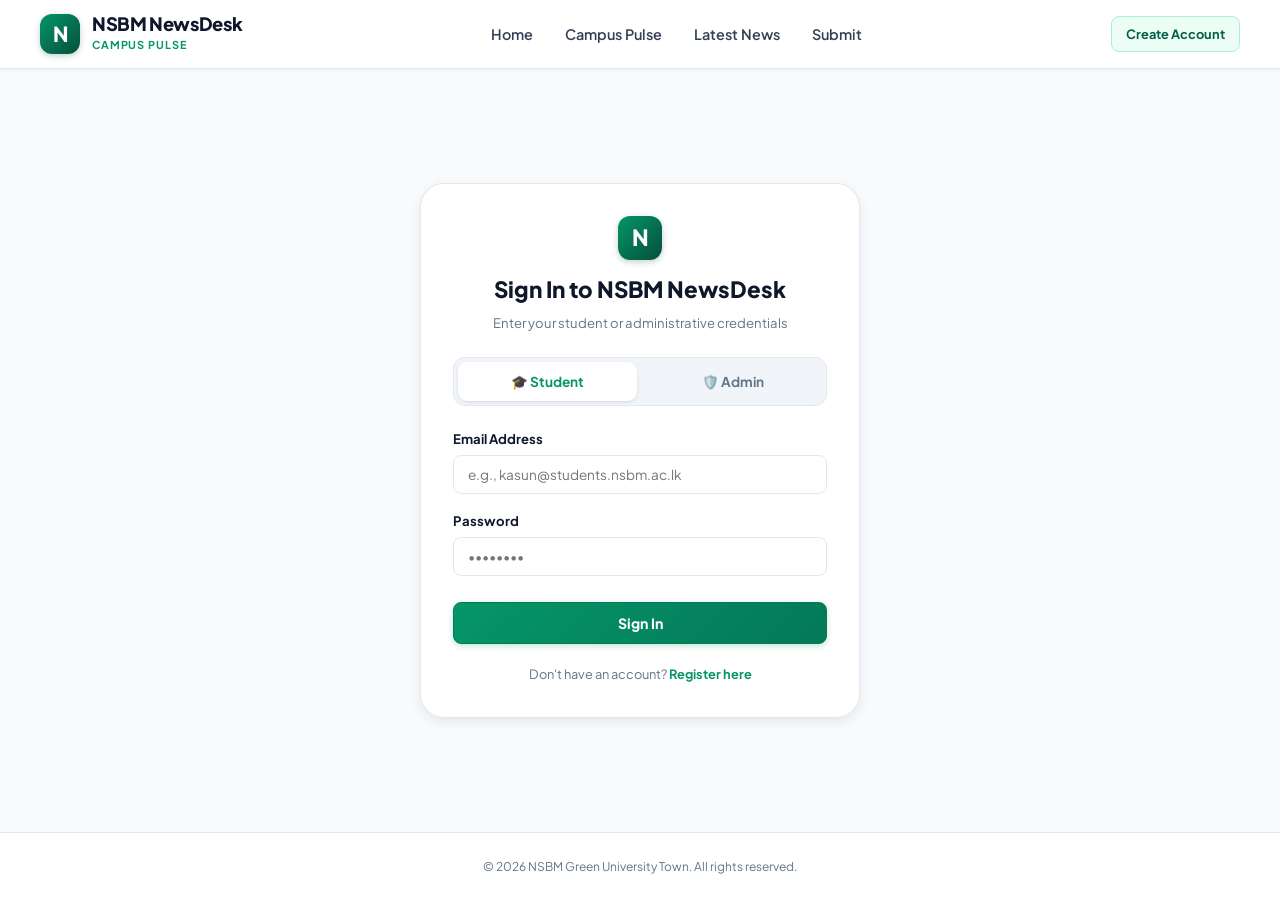
==== commit d7d90b77: "Student login and register pages updated" ====
--- a/login.html
+++ b/login.html
@@ -15,6 +15,12 @@
   <link rel="stylesheet" href="./css/style.css" />
   <link rel="stylesheet" href="./css/header.css" />
   <link rel="stylesheet" href="./css/footer.css" />
+  <style>
+    .role-switch { display: flex; gap: 6px; background: #f1f5f9; border: 1px solid var(--border, #e2e8f0); border-radius: 12px; padding: 4px; margin-bottom: 22px; }
+    .role-switch-btn { flex: 1; border: 0; background: transparent; padding: 9px 12px; border-radius: 9px; font: inherit; font-size: 0.85rem; font-weight: 700; color: var(--muted-slate, #64748b); cursor: pointer; transition: background .15s, color .15s, box-shadow .15s; }
+    .role-switch-btn.active { background: #ffffff; color: var(--primary-accent, #059669); box-shadow: 0 1px 3px rgba(15, 23, 42, .12); }
+    .role-switch-btn:focus-visible { outline: 2px solid var(--primary-accent, #059669); outline-offset: 1px; }
+  </style>
 </head>
 <body style="display: flex; flex-direction: column; min-height: 100vh;">
 
@@ -54,6 +60,11 @@
         <p style="font-size: 0.82rem; color: var(--muted-slate); margin-top: 4px;">Enter your student or administrative credentials</p>
       </div>
 
+      <div class="role-switch" role="tablist" aria-label="Account type">
+        <button type="button" class="role-switch-btn active" data-type="student" role="tab" onclick="setLoginType('student')">🎓 Student</button>
+        <button type="button" class="role-switch-btn" data-type="admin" role="tab" onclick="setLoginType('admin')">🛡️ Admin</button>
+      </div>
+
       <div id="loginErrorMessage" style="display: none; background: #fef2f2; border: 1px solid #fecaca; color: #b91c1c; padding: 10px 14px; border-radius: 8px; font-size: 0.8rem; margin-bottom: 18px; font-weight: 600;"></div>
 
       <form id="loginForm" onsubmit="handleFormLogin(event)">
@@ -73,7 +84,7 @@
       </form>
 
       <div style="text-align: center; margin-top: 20px; font-size: 0.8rem; color: var(--muted-slate);">
-        Don't have an account? <a href="./register.html" style="color: var(--primary-accent); font-weight: 700;">Register here</a>
+        Don't have an account? <a href="./register.html" id="loginRegisterLink" style="color: var(--primary-accent); font-weight: 700;">Register here</a>
       </div>
     </div>
   </main>
@@ -86,6 +97,20 @@
 
   <script src="./js/auth.js"></script>
   <script>
+    let loginType = 'student';
+
+    function setLoginType(type) {
+      loginType = type === 'admin' ? 'admin' : 'student';
+      document.querySelectorAll('.role-switch-btn').forEach(b => {
+        b.classList.toggle('active', b.dataset.type === loginType);
+      });
+      document.getElementById('loginEmail').placeholder =
+        loginType === 'admin' ? 'e.g., rasika@nsbm.ac.lk' : 'e.g., kasun@students.nsbm.ac.lk';
+      document.getElementById('loginRegisterLink').href =
+        loginType === 'admin' ? './register.html?type=admin' : './register.html';
+      document.getElementById('loginErrorMessage').style.display = 'none';
+    }
+
     async function handleFormLogin(e) {
       e.preventDefault();
       const email = document.getElementById('loginEmail').value.trim();
@@ -100,7 +125,7 @@
         const res = await fetch('./backend/login.php', {
           method: 'POST',
           headers: { 'Content-Type': 'application/json', 'Accept': 'application/json' },
-          body: JSON.stringify({ email, password }),
+          body: JSON.stringify({ account_type: loginType, email, password }),
           credentials: 'same-origin'
         });
         const data = await res.json().catch(() => ({}));
@@ -117,6 +142,11 @@
         submitButton.textContent = 'Sign In';
       }
     }
+
+    // Open on the Admin tab when the link is login.html?type=admin
+    if (new URLSearchParams(window.location.search).get('type') === 'admin') {
+      setLoginType('admin');
+    }
   </script>
 </body>
 </html>
